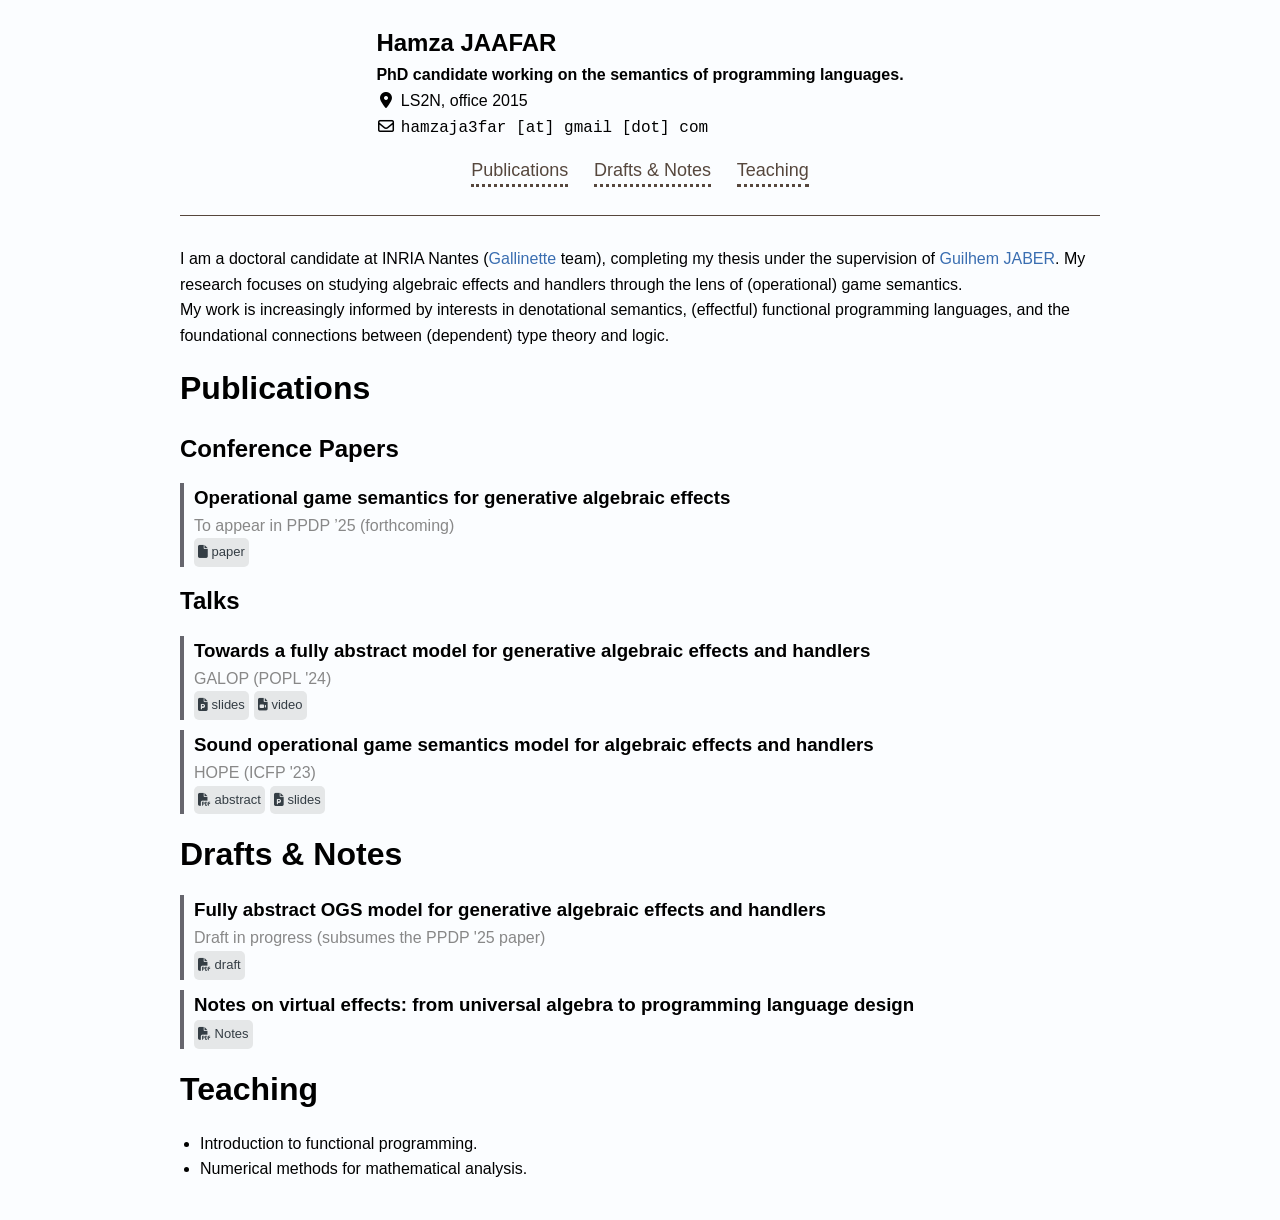
==== index.html @ 662ab5eb "deploy: 836fc6aafb25af64e2dd4ef8e1c86cfeb11b23b6" ====
<!--
  This webpage is based on the template provided by https://basicpage.github.io/
  under MIT license:
  https://github.com/basicpage/basicpage.github.io?tab=MIT-1-ov-file

  Authors:
  - Yannick Forster
  - Théo Winterhalter
-->
<!DOCTYPE html>
<html prefix="og: https://ogp.me/ns#" lang="en">
<head>
  <meta name="viewport" content="width=device-width">
  <meta name="generator" content="pandoc">
  <meta property="og:type" content="website">
    <meta name="author" content="Hamza JAAFAR">
      <meta name="date" content="2025-08-01">
        <meta name="description" content="description meta">
  <meta property="og:description" content="description meta">
    <title>Hamza JAAFAR</title>
  
  <meta property="og:title" content="Hamza JAAFAR">

  <link rel="stylesheet" href="https://cdnjs.cloudflare.com/ajax/libs/font-awesome/6.6.0/css/all.min.css">
  <link rel="stylesheet" href="academicons/css/academicons.min.css">
    <link rel="stylesheet" href="style.css">
            <!-- Favicon -->
  <link rel="icon" type="image/png" href="/img/favicon-96x96.png" sizes="96x96" />
  <link rel="icon" type="image/svg+xml" href="/img/favicon.svg" />
  <link rel="shortcut icon" href="/img/favicon.ico" />
  <link rel="apple-touch-icon" sizes="180x180" href="/img/apple-touch-icon.png" />
  <link rel="manifest" href="/img/site.webmanifest" />
</head>
<body>
    <header class="split">
          <aside>
            <h1>Hamza JAAFAR</h1>
                  <h2>PhD candidate working on the semantics of
programming languages.</h2>
                        <p><i class="fa-solid fa-location-dot fa-fw"></i> LS2N,
office 2015</p>
                  <p><i class="fa-regular fa-envelope fa-fw"></i> <code>hamzaja3far
[at] gmail [dot] com</code></p>
            <div class="icons">
                                                                                      </div>
    </aside>
  </header>
    <nav>
    <ul>
    <li><a href="#publications"
    id="toc-publications">Publications</a></li>
    <li><a href="#drafts--notes" id="toc-drafts--notes">Drafts &amp;
    Notes</a></li>
    <li><a href="#teaching" id="toc-teaching">Teaching</a></li>
    </ul>
  </nav>
    <main>
    
    <!-- (pronouns: Ta / Al / The)
    #footer: >-
      Based on the
      [basicpage template](https://github.com/basicpage/basicpage.github.io) 
      made by Théo Winterhalter and Yannick Forster!
    -->

    <p>I am a doctoral candidate at INRIA Nantes (<a
    href="https://gallinette.gitlabpages.inria.fr/website/">Gallinette</a>
    team), completing my thesis under the supervision of <a
    href="https://guilhem.jaber.fr">Guilhem JABER</a>. My research
    focuses on studying algebraic effects and handlers through the lens
    of (operational) game semantics.<br />
    My work is increasingly informed by interests in denotational
    semantics, (effectful) functional programming languages, and the
    foundational connections between (dependent) type theory and
    logic.</p>
    <h1 id="publications">Publications</h1>
    <h2 id="conference-papers">Conference Papers</h2>
    <section class="paper">
    <h3>Operational game semantics for generative algebraic effects</h3>
    <div class="authors">

    </div>
    <p>To appear in PPDP ’25 (forthcoming)</p>
    <div class="files">
    <a href="https://hal.science/hal-05166091v1/document"><i class="fa-solid fa-file"></i> paper</a>
    </div>
    </section>
    <h2 id="talks">Talks</h2>
    <section class="paper">
    <h3>Towards a fully abstract model for generative algebraic effects
    and handlers</h3>
    <div class="authors">

    </div>
    <p>GALOP (POPL '24)</p>
    <div class="files">
    <a href="files/galop24.pdf"><i class="fa-solid fa-file-powerpoint"></i> slides</a>
    <a href="https://www.youtube.com/watch?v=tF9Y5GxJpmc"><i class="fa-solid fa-file-video"></i> video</a>
    </div>
    </section>
    <section class="paper">
    <h3>Sound operational game semantics model for algebraic effects and
    handlers</h3>
    <div class="authors">

    </div>
    <p>HOPE (ICFP '23)</p>
    <div class="files">
    <a href="files/hope24.pdf"><i class="fa-solid fa-file-pdf"></i> abstract</a>
    <a href="files/ftalk.pdf"><i class="fa-solid fa-file-powerpoint"></i> slides</a>
    </div>
    </section>
    <h1 id="drafts--notes">Drafts &amp; Notes</h1>
    <section class="paper">
    <h3>Fully abstract OGS model for generative algebraic effects and
    handlers</h3>
    <div class="authors">

    </div>
    <p>Draft in progress (subsumes the PPDP '25 paper)</p>
    <div class="files">
    <a href="files/draft25.pdf"><i class="fa-solid fa-file-pdf"></i> draft</a>
    </div>
    </section>
    <section class="paper">
    <h3>Notes on virtual effects: from universal algebra to programming
    language design</h3>
    <div class="authors">

    </div>
    <div class="files">
    <a href="algeff.pdf"><i class="fa-solid fa-file-pdf"></i> Notes</a>
    </div>
    </section>
    <h1 id="teaching">Teaching</h1>
    <ul>
    <li>Introduction to functional programming.</li>
    <li>Numerical methods for mathematical analysis.</li>
    </ul>

      </main>
  </body>
</html>
---- academicons/css/academicons.min.css ----
@font-face {font-family: 'Academicons';font-style: normal;font-weight: 400;font-display: block;src:url('../fonts/academicons.eot');src:url('../fonts/academicons.eot') format('embedded-opentype'), url('../fonts/academicons.ttf') format('truetype'), url('../fonts/academicons.woff') format('woff'), url('../fonts/academicons.svg') format('svg');}.ai {font-family: 'Academicons';font-weight: 400;-moz-osx-font-smoothing: grayscale;-webkit-font-smoothing: antialiased;display: inline-block;font-style: normal;font-variant: normal;text-rendering: auto;line-height: 1;}.ai-academia:before {content: "\e9af";}.ai-academia-square:before {content: "\e93d";}.ai-acclaim:before {content: "\e92e";}.ai-acclaim-square:before {content: "\e93a";}.ai-acm:before {content: "\e93c";}.ai-acm-square:before {content: "\e95d";}.ai-acmdl:before {content: "\e96a";}.ai-acmdl-square:before {content: "\e9d3";}.ai-ads:before {content: "\e9cb";}.ai-ads-square:before {content: "\e94a";}.ai-africarxiv:before {content: "\e91b";}.ai-africarxiv-square:before {content: "\e90b";}.ai-archive:before {content: "\e955";}.ai-archive-square:before {content: "\e956";}.ai-arxiv:before {content: "\e974";}.ai-arxiv-square:before {content: "\e9a6";}.ai-biorxiv:before {content: "\e9a2";}.ai-biorxiv-square:before {content: "\e98b";}.ai-ceur:before {content: "\e96d";}.ai-ceur-square:before {content: "\e92f";}.ai-ciencia-vitae:before {content: "\e912";}.ai-ciencia-vitae-square:before {content: "\e913";}.ai-clarivate:before {content: "\e924";}.ai-clarivate-square:before {content: "\e925";}.ai-closed-access:before {content: "\e942";}.ai-closed-access-square:before {content: "\e943";}.ai-conversation:before {content: "\e94c";}.ai-conversation-square:before {content: "\e915";}.ai-coursera:before {content: "\e95f";}.ai-coursera-square:before {content: "\e97f";}.ai-crossref:before {content: "\e918";}.ai-crossref-square:before {content: "\e919";}.ai-cv:before {content: "\e9a5";}.ai-cv-square:before {content: "\e90a";}.ai-datacite:before {content: "\e91c";}.ai-datacite-square:before {content: "\e91d";}.ai-dataverse:before {content: "\e9f7";}.ai-dataverse-square:before {content: "\e9e4";}.ai-dblp:before {content: "\e94f";}.ai-dblp-square:before {content: "\e93f";}.ai-depsy:before {content: "\e97a";}.ai-depsy-square:before {content: "\e94b";}.ai-doi:before {content: "\e97e";}.ai-doi-square:before {content: "\e98f";}.ai-dryad:before {content: "\e97c";}.ai-dryad-square:before {content: "\e98c";}.ai-elsevier:before {content: "\e961";}.ai-elsevier-square:before {content: "\e910";}.ai-figshare:before {content: "\e981";}.ai-figshare-square:before {content: "\e9e7";}.ai-google-scholar:before {content: "\e9d4";}.ai-google-scholar-square:before {content: "\e9f9";}.ai-hal:before {content: "\e92c";}.ai-hal-square:before {content: "\e92d";}.ai-hypothesis:before {content: "\e95a";}.ai-hypothesis-square:before {content: "\e95b";}.ai-ideas-repec:before {content: "\e9ed";}.ai-ideas-repec-square:before {content: "\e9f8";}.ai-ieee:before {content: "\e929";}.ai-ieee-square:before {content: "\e9b9";}.ai-impactstory:before {content: "\e9cf";}.ai-impactstory-square:before {content: "\e9aa";}.ai-inaturalist:before {content: "\e900";}.ai-inaturalist-square:before {content: "\e901";}.ai-inpn:before {content: "\e902";}.ai-inpn-square:before {content: "\e903";}.ai-inspire:before {content: "\e9e9";}.ai-inspire-square:before {content: "\e9fe";}.ai-isidore:before {content: "\e936";}.ai-isidore-square:before {content: "\e954";}.ai-isni:before {content: "\e957";}.ai-isni-square:before {content: "\e958";}.ai-jstor:before {content: "\e938";}.ai-jstor-square:before {content: "\e944";}.ai-lattes:before {content: "\e9b3";}.ai-lattes-square:before {content: "\e99c";}.ai-mathoverflow:before {content: "\e9f6";}.ai-mathoverflow-square:before {content: "\e97b";}.ai-mendeley:before {content: "\e9f0";}.ai-mendeley-square:before {content: "\e9f3";}.ai-moodle:before {content: "\e907";}.ai-moodle-square:before {content: "\e908";}.ai-mtmt:before {content: "\e950";}.ai-mtmt-square:before {content: "\e951";}.ai-nakala:before {content: "\e940";}.ai-nakala-square:before {content: "\e941";}.ai-obp:before {content: "\e92a";}.ai-obp-square:before {content: "\e92b";}.ai-open-access:before {content: "\e939";}.ai-open-access-square:before {content: "\e9f4";}.ai-open-data:before {content: "\e966";}.ai-open-data-square:before {content: "\e967";}.ai-open-materials:before {content: "\e968";}.ai-open-materials-square:before {content: "\e969";}.ai-openedition:before {content: "\e946";}.ai-openedition-square:before {content: "\e947";}.ai-orcid:before {content: "\e9d9";}.ai-orcid-square:before {content: "\e9c3";}.ai-osf:before {content: "\e9ef";}.ai-osf-square:before {content: "\e931";}.ai-overleaf:before {content: "\e914";}.ai-overleaf-square:before {content: "\e98d";}.ai-philpapers:before {content: "\e98a";}.ai-philpapers-square:before {content: "\e96f";}.ai-piazza:before {content: "\e99a";}.ai-piazza-square:before {content: "\e90c";}.ai-preregistered:before {content: "\e906";}.ai-preregistered-square:before {content: "\e96b";}.ai-protocols:before {content: "\e952";}.ai-protocols-square:before {content: "\e953";}.ai-psyarxiv:before {content: "\e90e";}.ai-psyarxiv-square:before {content: "\e90f";}.ai-publons:before {content: "\e937";}.ai-publons-square:before {content: "\e94e";}.ai-pubmed:before {content: "\e99f";}.ai-pubmed-square:before {content: "\e97d";}.ai-pubpeer:before {content: "\e922";}.ai-pubpeer-square:before {content: "\e923";}.ai-researcherid:before {content: "\e91a";}.ai-researcherid-square:before {content: "\e95c";}.ai-researchgate:before {content: "\e95e";}.ai-researchgate-square:before {content: "\e99e";}.ai-ror:before {content: "\e948";}.ai-ror-square:before {content: "\e949";}.ai-sci-hub:before {content: "\e959";}.ai-sci-hub-square:before {content: "\e905";}.ai-scirate:before {content: "\e98e";}.ai-scirate-square:before {content: "\e99d";}.ai-scopus:before {content: "\e91e";}.ai-scopus-square:before {content: "\e91f";}.ai-semantic-scholar:before {content: "\e96e";}.ai-semantic-scholar-square:before {content: "\e96c";}.ai-springer:before {content: "\e928";}.ai-springer-square:before {content: "\e99b";}.ai-ssrn:before {content: "\e916";}.ai-ssrn-square:before {content: "\e917";}.ai-stackoverflow:before {content: "\e920";}.ai-stackoverflow-square:before {content: "\e921";}.ai-viaf:before {content: "\e933";}.ai-viaf-square:before {content: "\e934";}.ai-wiley:before {content: "\e926";}.ai-wiley-square:before {content: "\e927";}.ai-zenodo:before {content: "\e911";}.ai-zotero:before {content: "\e962";}.ai-zotero-square:before {content: "\e932";}.ai-lg {font-size: 1.33333em;line-height: 0.75em;vertical-align: -.0667em;}.ai-xs {font-size: .75em;}.ai-sm {font-size: .875em;}.ai-1x {font-size: 1em;}.ai-2x {font-size: 2em;}.ai-3x {font-size: 3em;}.ai-4x {font-size: 4em;}.ai-5x {font-size: 5em;}.ai-6x {font-size: 6em;}.ai-7x {font-size: 7em;}.ai-8x {font-size: 8em;}.ai-9x {font-size: 9em;}.ai-10x {font-size: 10em;}.ai-fw {text-align: center;width: 1.25em;}.ai-ul {list-style-type: none;margin-left: 2.5em;padding-left: 0;}.ai-ul > li {position: relative;}.ai-li {left: -2em;position: absolute;text-align: center;width: 2em;line-height: inherit;}.ai-border {border: solid 0.08em #eee;border-radius: .1em;padding: .2em .25em .15em;}.ai-pull-left {float: left;}.ai-pull-right {float: right;}.ai.ai-pull-left {margin-right: .3em;}.ai.ai-pull-right {margin-right: .3em;}.ai-stack {display: inline-block;height: 2em;line-height: 2em;position: relative;vertical-align: middle;width: 2.5em;}.ai-stack-1x, .ai-stack-2x {left: 0;position: absolute;text-align: center;width: 100%;}.ai-stack-1x {line-height: inherit;}.ai-stack-2x {font-size: 2em;}.ai-inverse {color: #fff;}
---- style.css ----
:root {
  --bg: #fbfdff;
  --headerbg: transparent;
  --navbg: transparent;
  --mainbg: transparent;
  --footerbg: transparent;
  --navlink: #56473d;
  --navborder: #56473d;
}

/*** GENERAL ***/

* {
  box-sizing: border-box;
}

body, div, header, footer, main, h1, h2, h3, h4, h5, h6, img, p {
  margin: 0;
  padding: 0;
}

html {
  min-height: 100%;
}

body {
  background: var(--bg);
  min-height: 100%;
  font-family: -apple-system, BlinkMacSystemFont, "Segoe UI", Roboto, "Helvetica Neue", Helvetica, Arial, sans-serif, "Apple Color Emoji", "Segoe UI Emoji", "Segoe UI Symbol";
  font-size: 12pt;
  line-height: 1.6;
  padding: 1.5rem;
  word-wrap: break-word;
}

a {
  color: #3a6eb1;
  text-decoration: none;
}

a:active, a:hover {
  color: #71acf8;
  outline: 0;
}

ul {
  padding-left: 20px;
}

/*** HEADER ***/

header {
  max-width: 920px;
  width: auto;
  margin: auto;
  display: flex;
  flex-direction: column;
  flex-wrap: wrap;
  justify-content: center;
  align-items: center;
  /* padding: 15px; */
  background: var(--headerbg);
  gap: 5px;
}

header img {
  /* flex: 1; */
  max-width: 200px;
}

header h1 {
  text-align: center;
}

header h2 {
  font-size: medium;
  text-align: center;
}

header p {
  margin: 0;
  text-align: center;
}

header div.icons {
  display: flex;
  flex-direction: row;
  flex-wrap: wrap;
  justify-content: center;
  gap: 8px;
}

header div.icons a {
  font-size: x-large;
}

header div.icons a[title] {
  position: relative;
}

header div.icons a:hover[title]::after {
  content: attr(title);
  display: inline-block;
  padding: 0.2em 0.6em;
  white-space: nowrap;
  background-color: #555;
  color: #fff;
  font-style: normal;
  font-family: sans-serif;
  font-size: 0.8em;
  position: absolute;
  top: 170%;
  left: 50%;
  transform: translate(-50%, -1em);
  z-index: 1;
}

/*** NAV ***/

nav {
  max-width: 920px;
  width: auto;
  margin: auto;
  padding: 15px;
  background: var(--navbg);
  border-bottom: 1px solid var(--navborder);
  padding-bottom: 30px;
}

nav ul {
  display: flex;
  flex-direction: row;
  flex-wrap: wrap;
  justify-content: center;
  align-items: center;
  margin: 0;
  padding: 0;
  gap: 15px;
}

nav ul li {
  list-style-type: none;
}

nav ul li a {
  font-size: large;
  color: var(--navlink);
  border-bottom: 3px dotted var(--navlink);
  padding-bottom: 0.2em;
  margin: 0.3em;
}

nav ul li a:hover {
  color: var(--navlink);
  border-bottom: 3px solid var(--navlink);
}

/*** MAIN ***/

main {
  width: auto;
  margin: auto;
  max-width: 920px;
  background: var(--mainbg);
  /* padding: 15px; */
  padding-top: 30px;
}

main p {
  margin-bottom: 6px;
}

main h1, main h2 {
  margin: 15px 0;
}

main h3, main h4, main h5, main h6 {
  margin-bottom: 6px;
}

/*** FOOTER ***/

footer {
  width: auto;
  margin: auto;
  max-width: 920px;
  background: var(--footerbg);
  /* padding: 15px; */
  padding-top: 30px;
  border-top: 1px solid var(--navborder);
}

/* KBD (keyboard) */

kbd {
  background-color: #eee;
  border-radius: 3px;
  border: 1px solid #b4b4b4;
  box-shadow:
    0 1px 1px rgba(0, 0, 0, 0.2),
    0 2px 0 0 rgba(255, 255, 255, 0.7) inset;
  color: #333;
  display: inline-block;
  font-size: 0.85em;
  font-weight: 700;
  line-height: 1;
  padding: 2px 4px;
  white-space: nowrap;
}

/* ALERTS */

div.tip {
  border-left: 4px solid rgb(48, 148, 48);
  padding-left: 10px;
}

div.tip > div.title p {
  color: rgb(48, 148, 48);
  font-weight: bold;
}

div.tip > div.title p::before {
  font-family: "Font Awesome 6 Free";
  content: '\f0eb';
  margin-right: 4px;
}

div.important {
  border-left: 4px solid rgb(115, 32, 136);
  padding-left: 10px;
}

div.important > div.title p {
  color: rgb(115, 32, 136);
  font-weight: bold;
}

div.important > div.title p::before {
  font-family: "Font Awesome 6 Free";
  content: '\f27a';
  margin-right: 4px;
}

div.warning {
  border-left: 4px solid rgb(233, 170, 46);
  padding-left: 10px;
}

div.warning > div.title p {
  color: rgb(233, 170, 46);
  font-weight: bold;
}

div.warning > div.title p::before {
  font-family: "Font Awesome 6 Free";
  content: '\f071';
  margin-right: 4px;
}

div.caution {
  border-left: 4px solid rgb(233, 46, 83);
  padding-left: 10px;
}

div.caution > div.title p {
  color: rgb(233, 46, 83);
  font-weight: bold;
}

div.caution > div.title p::before {
  font-family: "Font Awesome 6 Free";
  content: '\f06a';
  margin-right: 4px;
}

div.note {
  border-left: 4px solid rgb(46, 93, 233);
  padding-left: 10px;
}

div.note > div.title p {
  color: rgb(46, 93, 233);
  font-weight: bold;
}

div.note > div.title p::before {
  font-family: "Font Awesome 6 Free";
  content: '\f05a';
  margin-right: 4px;
}

/* CLASSES */

.round-image {
    border-radius: 50%;
    object-fit: cover;
}

section.paper {
  border-left: 4px solid rgb(102, 102, 110);
  padding-left: 10px;
  margin-bottom: 10px;
}

section.paper h3 {
  margin: 0;
}

section.paper p {
  color: rgb(136, 136, 136);
  margin: 0;
}

div.files {
  display: flex;
  justify-content: flex-start;
  flex-direction: row;
  flex-wrap: wrap;
  align-items: baseline;
  gap: 5px 0;
}

div.files a {
  border-radius: 5px;
  padding: 4px;
  margin-right: 5px;
  background: #e5e7e8;
  color: #343d44;
  font-size: small;
}

div.files a:hover {
  background: #91c3ea;
  text-decoration: none;
}

span.lastupdate {
  color: #9e9d9d;
}

@media screen and (min-width: 1000px) {
  header.split {
    flex-direction: row;
    gap: 2em;
  }

  header.split h1, header.split h2, header.split p {
    text-align: left;
  }

  header div.icons {
    justify-content: left;
  }
}
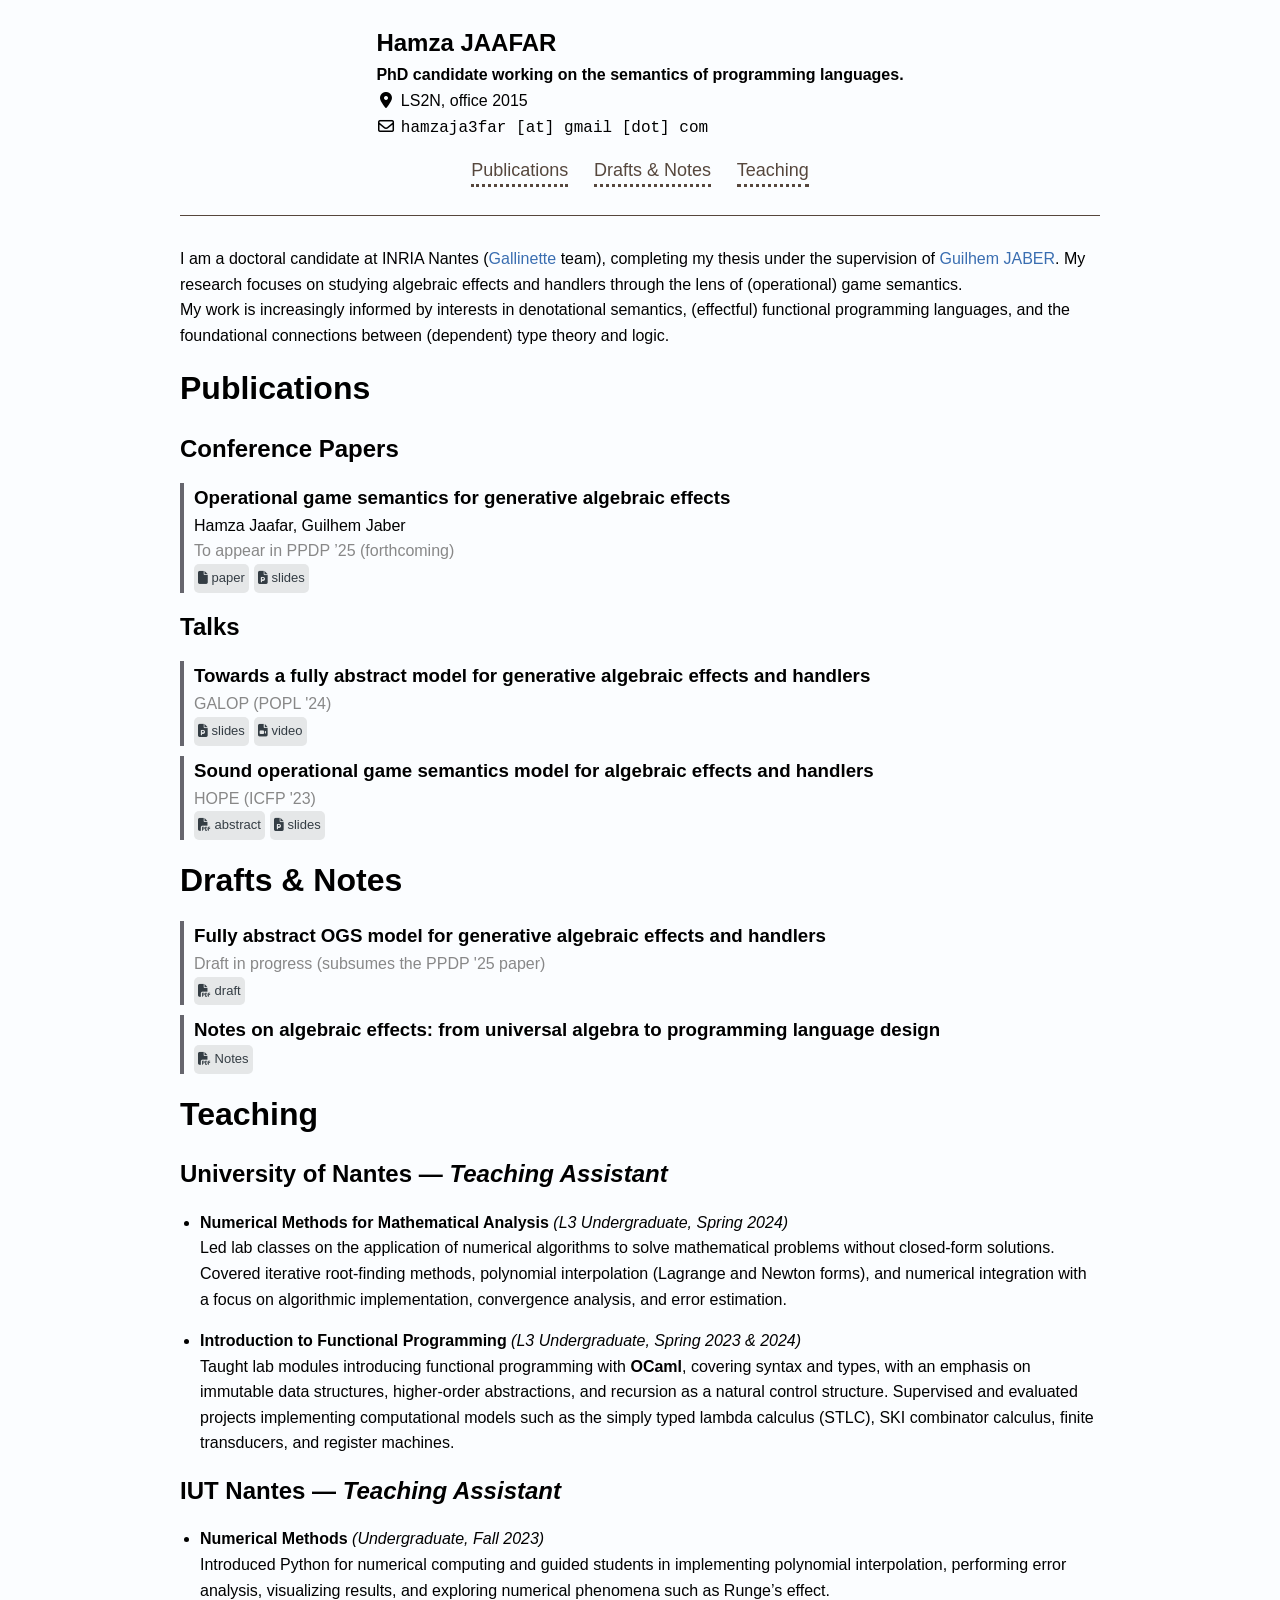
==== commit 86b5f534: "deploy: f4e9a7e7913776917df824e2b0496a214e0aba7d" ====
--- a/index.html
+++ b/index.html
@@ -14,9 +14,13 @@
   <meta name="generator" content="pandoc">
   <meta property="og:type" content="website">
     <meta name="author" content="Hamza JAAFAR">
-      <meta name="date" content="2025-08-01">
-        <meta name="description" content="description meta">
-  <meta property="og:description" content="description meta">
+      <meta name="date" content="2025-09-27">
+        <meta name="description" content="Hamza Jaafar - PhD candidate
+at INRIA Nantes (Gallinette team), researching algebraic effects,
+handlers, game semantics, and type theory.">
+  <meta property="og:description" content="Hamza Jaafar - PhD candidate
+at INRIA Nantes (Gallinette team), researching algebraic effects,
+handlers, game semantics, and type theory.">
     <title>Hamza JAAFAR</title>
   
   <meta property="og:title" content="Hamza JAAFAR">
@@ -57,6 +61,7 @@
     <main>
     
     <!-- (pronouns: Ta / Al / The)
+    email: hamzaja3far [![chebbakia emoji](files/shebbakia.png){.emoji}] gmail [dot] com
     #footer: >-
       Based on the
       [basicpage template](https://github.com/basicpage/basicpage.github.io) 
@@ -78,11 +83,12 @@
     <section class="paper">
     <h3>Operational game semantics for generative algebraic effects</h3>
     <div class="authors">
-
+    Hamza Jaafar, Guilhem Jaber
     </div>
     <p>To appear in PPDP ’25 (forthcoming)</p>
     <div class="files">
     <a href="https://hal.science/hal-05166091v1/document"><i class="fa-solid fa-file"></i> paper</a>
+    <a href="files/ppdp25.pdf"><i class="fa-solid fa-file-powerpoint"></i> slides</a>
     </div>
     </section>
     <h2 id="talks">Talks</h2>
@@ -123,19 +129,50 @@
     </div>
     </section>
     <section class="paper">
-    <h3>Notes on virtual effects: from universal algebra to programming
-    language design</h3>
+    <h3>Notes on algebraic effects: from universal algebra to
+    programming language design</h3>
     <div class="authors">
 
     </div>
     <div class="files">
-    <a href="algeff.pdf"><i class="fa-solid fa-file-pdf"></i> Notes</a>
+    <a href="files/algeff_notes.pdf"><i class="fa-solid fa-file-pdf"></i> Notes</a>
     </div>
     </section>
     <h1 id="teaching">Teaching</h1>
+    <h2 id="university-of-nantes--teaching-assistant"><strong>University
+    of Nantes</strong> — <em>Teaching Assistant</em></h2>
     <ul>
-    <li>Introduction to functional programming.</li>
-    <li>Numerical methods for mathematical analysis.</li>
+    <li><strong>Numerical Methods for Mathematical Analysis</strong>
+    <em>(L3 Undergraduate, Spring 2024)</em><br />
+    Led lab classes on the application of numerical algorithms to solve
+    mathematical problems without closed-form solutions. Covered
+    iterative root-finding methods, polynomial interpolation (Lagrange
+    and Newton forms), and numerical integration with a focus on
+    algorithmic implementation, convergence analysis, and error
+    estimation.</li>
+    </ul>
+     <!-- (rectangles, trapezoidal rule, Simpson’s rule, Newton–Cotes formulas), with a focus on algorithmic implementation, convergence analysis, and error estimation. -->
+
+    <ul>
+    <li><strong>Introduction to Functional Programming</strong> <em>(L3
+    Undergraduate, Spring 2023 &amp; 2024)</em><br />
+    Taught lab modules introducing functional programming with
+    <strong>OCaml</strong>, covering syntax and types, with an emphasis
+    on immutable data structures, higher-order abstractions, and
+    recursion as a natural control structure. Supervised and evaluated
+    projects implementing computational models such as the simply typed
+    lambda calculus (STLC), SKI combinator calculus, finite transducers,
+    and register machines.</li>
+    </ul>
+    <h2 id="iut-nantes--teaching-assistant"><strong>IUT Nantes</strong>
+    — <em>Teaching Assistant</em></h2>
+    <ul>
+    <li><strong>Numerical Methods</strong> <em>(Undergraduate, Fall
+    2023)</em><br />
+    Introduced Python for numerical computing and guided students in
+    implementing polynomial interpolation, performing error analysis,
+    visualizing results, and exploring numerical phenomena such as
+    Runge’s effect.</li>
     </ul>
 
       </main>
--- a/style.css
+++ b/style.css
@@ -353,3 +353,11 @@
     justify-content: left;
   }
 }
+
+.emoji {
+  width: 1.5em;
+  height: 1.5em;
+  vertical-align: text-bottom;
+  display: inline-block;
+}
+
